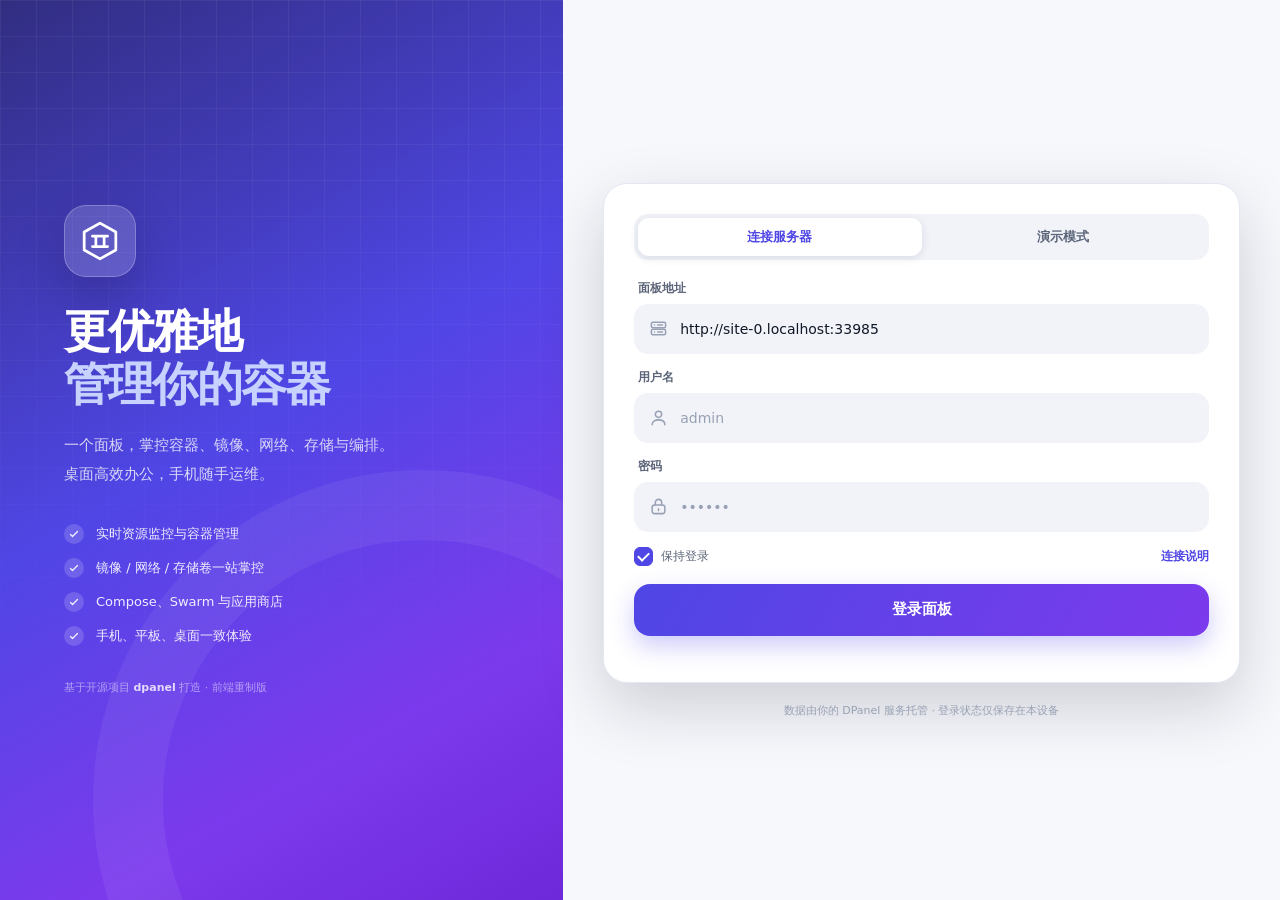
==== ui-source/index.html @ ae3f2141 "DPanel Aurora: responsive UI overhaul + CI image build" ====
<!DOCTYPE html>
<html lang="zh-CN" data-theme="light">
<head>
<meta charset="UTF-8">
<meta name="viewport" content="width=device-width, initial-scale=1, maximum-scale=1, viewport-fit=cover">
<meta name="theme-color" content="#5B5BD6">
<meta name="apple-mobile-web-app-capable" content="yes">
<meta name="apple-mobile-web-app-status-bar-style" content="default">
<meta name="description" content="DPanel - 优雅地管理 Docker / Podman 容器，桌面与手机自适应">
<link rel="manifest" href="manifest.webmanifest">
<link rel="icon" href="icons/icon-192.png">
<title>DPanel · 容器管理面板</title>
<link rel="stylesheet" href="css/styles.css">
</head>
<body>
<div class="device">
  <!-- 桌面端常驻侧边栏；手机端隐藏，改用底部导航 -->
  <aside class="sidebar" id="sidebar">
    <div class="sidebar-brand">
      <div class="brand-mark sm">
        <svg viewBox="0 0 64 64" aria-hidden="true"><path d="M32 6 55 19v26L32 58 9 45V19L32 6Z" fill="none" stroke="currentColor" stroke-width="4" stroke-linejoin="round"/><path d="M21 25h22M26 25v15m12-15v15M21 40h22" stroke="currentColor" stroke-width="4" stroke-linecap="round"/></svg>
      </div>
      <div><b>DPanel</b><small>容器管理面板</small></div>
    </div>
    <div class="sidebar-scroll" id="sidebar-links"></div>
    <div class="sidebar-foot">
      <div class="sidebar-user">
        <div class="avatar" id="sidebar-avatar">A</div>
        <div class="grow"><b id="sidebar-user">admin</b><small id="sidebar-server">未连接</small></div>
      </div>
      <button class="sidebar-logout" id="sidebar-logout"><svg class="ico sm"><use href="#i-logout"/></svg>退出登录</button>
    </div>
  </aside>
  <div id="app">
    <!-- 登录页 -->
    <section id="login-view" class="login-view">
      <div class="login-bg"><span></span><span></span><span></span></div>
      <div class="login-aside">
        <div class="login-aside-inner">
          <div class="brand-mark xl">
            <svg viewBox="0 0 64 64" aria-hidden="true"><path d="M32 6 55 19v26L32 58 9 45V19L32 6Z" fill="none" stroke="currentColor" stroke-width="4" stroke-linejoin="round"/><path d="M21 25h22M26 25v15m12-15v15M21 40h22" stroke="currentColor" stroke-width="4" stroke-linecap="round"/></svg>
          </div>
          <h1>更优雅地<br><span>管理你的容器</span></h1>
          <p>一个面板，掌控容器、镜像、网络、存储与编排。<br>桌面高效办公，手机随手运维。</p>
          <div class="login-features">
            <div><svg class="ico"><use href="#i-check"/></svg><span>实时资源监控与容器管理</span></div>
            <div><svg class="ico"><use href="#i-check"/></svg><span>镜像 / 网络 / 存储卷一站掌控</span></div>
            <div><svg class="ico"><use href="#i-check"/></svg><span>Compose、Swarm 与应用商店</span></div>
            <div><svg class="ico"><use href="#i-check"/></svg><span>手机、平板、桌面一致体验</span></div>
          </div>
          <div class="login-aside-foot">基于开源项目 <b>dpanel</b> 打造 · 前端重制版</div>
        </div>
      </div>
      <div class="login-inner">
        <div class="brand">
          <div class="brand-mark">
            <svg viewBox="0 0 64 64" aria-hidden="true"><path d="M32 6 55 19v26L32 58 9 45V19L32 6Z" fill="none" stroke="currentColor" stroke-width="4" stroke-linejoin="round"/><path d="M21 25h22M26 25v15m12-15v15M21 40h22" stroke="currentColor" stroke-width="4" stroke-linecap="round"/></svg>
          </div>
          <h1>DPanel</h1>
          <p>轻量化容器管理面板 · 桌面与手机自适应</p>
        </div>
        <div class="login-card">
          <div class="seg" id="login-mode">
            <button class="seg-item active" data-mode="server">连接服务器</button>
            <button class="seg-item" data-mode="demo">演示模式</button>
          </div>
          <div id="server-form">
            <label class="field">
              <span>面板地址</span>
              <div class="input-wrap"><svg class="ico"><use href="#i-server"/></svg><input id="login-url" type="url" inputmode="url" placeholder="http://192.168.1.10:8807" autocomplete="url"></div>
            </label>
            <label class="field">
              <span>用户名</span>
              <div class="input-wrap"><svg class="ico"><use href="#i-user"/></svg><input id="login-user" type="text" placeholder="admin" autocomplete="username"></div>
            </label>
            <label class="field">
              <span>密码</span>
              <div class="input-wrap"><svg class="ico"><use href="#i-lock"/></svg><input id="login-pass" type="password" placeholder="••••••" autocomplete="current-password"></div>
            </label>
            <label class="field hidden" id="code-field">
              <span>两步验证码</span>
              <div class="input-wrap"><svg class="ico"><use href="#i-shield"/></svg><input id="login-code" type="text" inputmode="numeric" maxlength="6" placeholder="6 位动态验证码"></div>
            </label>
            <div class="login-options">
              <label class="check"><input type="checkbox" id="login-auto" checked><span></span>保持登录</label>
              <button class="link-btn" id="help-btn">连接说明</button>
            </div>
            <button class="btn primary block lg" id="login-submit">登录面板</button>
            <div class="saved-servers" id="saved-servers"></div>
          </div>
          <div id="demo-form" class="hidden">
            <div class="demo-note">
              <svg class="ico lg"><use href="#i-sparkles"/></svg>
              <div><b>无需服务器即可预览</b><p>内置完整的示例数据，可体验所有界面与交互。</p></div>
            </div>
            <button class="btn primary block lg" id="demo-submit">进入演示模式</button>
          </div>
        </div>
        <p class="login-foot">数据由你的 DPanel 服务托管 · 登录状态仅保存在本设备</p>
      </div>
    </section>

    <!-- 主界面 -->
    <section id="main-view" class="main-view hidden">
      <header class="topbar" id="topbar">
        <button class="icon-btn" id="menu-btn" aria-label="菜单"><svg class="ico"><use href="#i-menu"/></svg></button>
        <div class="topbar-title">
          <strong id="page-title">概览</strong>
          <button id="env-picker" class="env-chip"><span class="dot"></span><span id="env-name">local</span><svg class="ico xs"><use href="#i-chevron-down"/></svg></button>
        </div>
        <button class="icon-btn" id="theme-btn" aria-label="切换主题"><svg class="ico"><use href="#i-moon"/></svg></button>
        <button class="icon-btn badge-host" id="notice-btn" aria-label="通知"><svg class="ico"><use href="#i-bell"/></svg><i id="notice-badge" class="badge hidden"></i></button>
      </header>
      <main id="content" class="content"></main>
      <nav class="bottom-nav" id="bottom-nav">
        <button data-tab="overview" class="active"><svg class="ico"><use href="#i-home"/></svg><span>概览</span></button>
        <button data-tab="containers"><svg class="ico"><use href="#i-box"/></svg><span>容器</span></button>
        <button data-tab="images"><svg class="ico"><use href="#i-layers"/></svg><span>镜像</span></button>
        <button data-tab="files"><svg class="ico"><use href="#i-folder"/></svg><span>文件</span></button>
        <button data-tab="more"><svg class="ico"><use href="#i-grid"/></svg><span>更多</span></button>
      </nav>
    </section>

    <!-- 侧边抽屉 -->
    <div id="drawer-scrim" class="scrim hidden"></div>
    <aside id="drawer" class="drawer hidden">
      <div class="drawer-head">
        <div class="avatar" id="user-avatar">A</div>
        <div><b id="user-name">admin</b><small id="server-label">未连接</small></div>
        <button class="icon-btn" id="drawer-close"><svg class="ico"><use href="#i-x"/></svg></button>
      </div>
      <div class="drawer-scroll" id="drawer-links"></div>
      <div class="drawer-foot"><button class="btn ghost block" id="logout-btn"><svg class="ico"><use href="#i-logout"/></svg>退出登录</button><small>DPanel Mobile v1.0</small></div>
    </aside>

    <div id="sheet-root"></div>
    <div id="toast-root"></div>
    <div id="loading" class="global-loading hidden"><div class="spinner"></div></div>
  </div>
</div>

<!-- SVG 图标库 -->
<svg style="display:none" xmlns="http://www.w3.org/2000/svg">
<symbol id="i-server" viewBox="0 0 24 24"><rect x="3" y="4" width="18" height="7" rx="2"/><rect x="3" y="13" width="18" height="7" rx="2"/><path d="M7 7.5h.01M7 16.5h.01M11 7.5h6M11 16.5h6"/></symbol>
<symbol id="i-user" viewBox="0 0 24 24"><circle cx="12" cy="8" r="4"/><path d="M4 21c0-4 3.6-6 8-6s8 2 8 6"/></symbol>
<symbol id="i-lock" viewBox="0 0 24 24"><rect x="4" y="10" width="16" height="11" rx="3"/><path d="M8 10V7a4 4 0 0 1 8 0v3M12 15v2"/></symbol>
<symbol id="i-shield" viewBox="0 0 24 24"><path d="M12 2 4 6v6c0 5 3.4 8.6 8 10 4.6-1.4 8-5 8-10V6l-8-4Z"/><path d="m9 12 2 2 4-4"/></symbol>
<symbol id="i-sparkles" viewBox="0 0 24 24"><path d="m12 3 1.9 5.1L19 10l-5.1 1.9L12 17l-1.9-5.1L5 10l5.1-1.9L12 3ZM19 17l.8 2.2L22 20l-2.2.8L19 23l-.8-2.2L16 20l2.2-.8L19 17Z"/></symbol>
<symbol id="i-menu" viewBox="0 0 24 24"><path d="M4 7h16M4 12h16M4 17h16"/></symbol>
<symbol id="i-moon" viewBox="0 0 24 24"><path d="M20 14.5A8.5 8.5 0 0 1 9.5 4a8.5 8.5 0 1 0 10.5 10.5Z"/></symbol>
<symbol id="i-sun" viewBox="0 0 24 24"><circle cx="12" cy="12" r="4"/><path d="M12 2v2m0 16v2M4.9 4.9l1.4 1.4m11.4 11.4 1.4 1.4M2 12h2m16 0h2M4.9 19.1l1.4-1.4M17.7 6.3l1.4-1.4"/></symbol>
<symbol id="i-bell" viewBox="0 0 24 24"><path d="M18 9a6 6 0 0 0-12 0c0 7-3 8-3 8h18s-3-1-3-8M10 21h4"/></symbol>
<symbol id="i-home" viewBox="0 0 24 24"><path d="m3 10 9-7 9 7v10a1 1 0 0 1-1 1h-5v-7H9v7H4a1 1 0 0 1-1-1V10Z"/></symbol>
<symbol id="i-box" viewBox="0 0 24 24"><path d="m12 2 9 5v10l-9 5-9-5V7l9-5Z"/><path d="m3 7 9 5 9-5M12 12v10"/></symbol>
<symbol id="i-layers" viewBox="0 0 24 24"><path d="m12 2 9 5-9 5-9-5 9-5Zm-9 10 9 5 9-5M3 17l9 5 9-5"/></symbol>
<symbol id="i-folder" viewBox="0 0 24 24"><path d="M3 7a2 2 0 0 1 2-2h4l2 2h8a2 2 0 0 1 2 2v9a2 2 0 0 1-2 2H5a2 2 0 0 1-2-2V7Z"/></symbol>
<symbol id="i-grid" viewBox="0 0 24 24"><rect x="3" y="3" width="7" height="7" rx="2"/><rect x="14" y="3" width="7" height="7" rx="2"/><rect x="3" y="14" width="7" height="7" rx="2"/><rect x="14" y="14" width="7" height="7" rx="2"/></symbol>
<symbol id="i-x" viewBox="0 0 24 24"><path d="M6 6l12 12M18 6 6 18"/></symbol>
<symbol id="i-chevron-right" viewBox="0 0 24 24"><path d="m9 5 7 7-7 7"/></symbol>
<symbol id="i-chevron-down" viewBox="0 0 24 24"><path d="m5 9 7 7 7-7"/></symbol>
<symbol id="i-chevron-left" viewBox="0 0 24 24"><path d="m15 5-7 7 7 7"/></symbol>
<symbol id="i-logout" viewBox="0 0 24 24"><path d="M10 4H5a2 2 0 0 0-2 2v12a2 2 0 0 0 2 2h5M14 8l4 4-4 4M18 12H8"/></symbol>
<symbol id="i-search" viewBox="0 0 24 24"><circle cx="11" cy="11" r="7"/><path d="m20 20-4-4"/></symbol>
<symbol id="i-refresh" viewBox="0 0 24 24"><path d="M20 11a8 8 0 1 0-2.3 6.3M20 4v7h-7"/></symbol>
<symbol id="i-plus" viewBox="0 0 24 24"><path d="M12 5v14M5 12h14"/></symbol>
<symbol id="i-play" viewBox="0 0 24 24"><path d="m7 4 13 8-13 8V4Z"/></symbol>
<symbol id="i-stop" viewBox="0 0 24 24"><rect x="6" y="6" width="12" height="12" rx="2"/></symbol>
<symbol id="i-pause" viewBox="0 0 24 24"><path d="M8 5v14M16 5v14"/></symbol>
<symbol id="i-restart" viewBox="0 0 24 24"><path d="M3 12a9 9 0 1 0 3-6.7L3 8M3 3v5h5"/></symbol>
<symbol id="i-trash" viewBox="0 0 24 24"><path d="M4 7h16M9 7V4h6v3m3 0-1 13H7L6 7M10 11v6m4-6v6"/></symbol>
<symbol id="i-edit" viewBox="0 0 24 24"><path d="M4 20h4l11-11-4-4L4 16v4ZM14 6l4 4"/></symbol>
<symbol id="i-terminal" viewBox="0 0 24 24"><rect x="3" y="4" width="18" height="16" rx="2"/><path d="m7 9 3 3-3 3m6 0h4"/></symbol>
<symbol id="i-chart" viewBox="0 0 24 24"><path d="M4 20V10m5 10V4m5 16v-7m5 7V8"/></symbol>
<symbol id="i-file" viewBox="0 0 24 24"><path d="M6 2h8l5 5v15H6a2 2 0 0 1-2-2V4a2 2 0 0 1 2-2Zm8 0v5h5"/></symbol>
<symbol id="i-download" viewBox="0 0 24 24"><path d="M12 3v12m-5-5 5 5 5-5M4 20h16"/></symbol>
<symbol id="i-upload" viewBox="0 0 24 24"><path d="M12 16V4m-5 5 5-5 5 5M4 20h16"/></symbol>
<symbol id="i-copy" viewBox="0 0 24 24"><rect x="8" y="8" width="13" height="13" rx="2"/><path d="M16 8V5a2 2 0 0 0-2-2H5a2 2 0 0 0-2 2v9a2 2 0 0 0 2 2h3"/></symbol>
<symbol id="i-gear" viewBox="0 0 24 24"><circle cx="12" cy="12" r="3"/><path d="M19.4 15a1.7 1.7 0 0 0 .3 1.9l.1.1-2 2-.1-.1a1.7 1.7 0 0 0-1.9-.3 1.7 1.7 0 0 0-1 1.6V21h-3v-.2a1.7 1.7 0 0 0-1-1.6 1.7 1.7 0 0 0-1.9.3l-.1.1-2-2 .1-.1a1.7 1.7 0 0 0 .3-1.9 1.7 1.7 0 0 0-1.6-1H3v-3h.2a1.7 1.7 0 0 0 1.6-1 1.7 1.7 0 0 0-.3-1.9l-.1-.1 2-2 .1.1a1.7 1.7 0 0 0 1.9.3 1.7 1.7 0 0 0 1-1.6V3h3v.2a1.7 1.7 0 0 0 1 1.6 1.7 1.7 0 0 0 1.9-.3l.1-.1 2 2-.1.1a1.7 1.7 0 0 0-.3 1.9 1.7 1.7 0 0 0 1.6 1H21v3h-.2a1.7 1.7 0 0 0-1.4 1Z"/></symbol>
<symbol id="i-clock" viewBox="0 0 24 24"><circle cx="12" cy="12" r="9"/><path d="M12 7v5l3 2"/></symbol>
<symbol id="i-store" viewBox="0 0 24 24"><path d="M4 9h16v11H4V9ZM3 9l2-6h14l2 6M9 20v-6h6v6"/></symbol>
<symbol id="i-network" viewBox="0 0 24 24"><circle cx="12" cy="5" r="2"/><circle cx="5" cy="19" r="2"/><circle cx="19" cy="19" r="2"/><path d="M12 7v4m0 0-7 6m7-6 7 6"/></symbol>
<symbol id="i-database" viewBox="0 0 24 24"><ellipse cx="12" cy="6" rx="8" ry="3"/><path d="M4 6v12c0 1.7 3.6 3 8 3s8-1.3 8-3V6M4 12c0 1.7 3.6 3 8 3s8-1.3 8-3"/></symbol>
<symbol id="i-cube" viewBox="0 0 24 24"><path d="m12 3 8 4.5v9L12 21l-8-4.5v-9L12 3Z"/><path d="m4 7.5 8 4.5 8-4.5M12 12v9"/></symbol>
<symbol id="i-info" viewBox="0 0 24 24"><circle cx="12" cy="12" r="9"/><path d="M12 11v6M12 7h.01"/></symbol>
<symbol id="i-check" viewBox="0 0 24 24"><path d="m5 13 4 4L19 7"/></symbol>
<symbol id="i-alert" viewBox="0 0 24 24"><path d="M12 3 2 20h20L12 3Zm0 6v5m0 3h.01"/></symbol>
<symbol id="i-code" viewBox="0 0 24 24"><path d="m8 8-4 4 4 4m8-8 4 4-4 4m-3-11-2 18"/></symbol>
<symbol id="i-eye" viewBox="0 0 24 24"><path d="M2 12s3.6-6 10-6 10 6 10 6-3.6 6-10 6S2 12 2 12Z"/><circle cx="12" cy="12" r="3"/></symbol>
<symbol id="i-more" viewBox="0 0 24 24"><circle cx="5" cy="12" r="1.6"/><circle cx="12" cy="12" r="1.6"/><circle cx="19" cy="12" r="1.6"/></symbol>
<symbol id="i-filter" viewBox="0 0 24 24"><path d="M3 5h18l-7 8v6l-4 2v-8L3 5Z"/></symbol>
<symbol id="i-cpu" viewBox="0 0 24 24"><rect x="6" y="6" width="12" height="12" rx="2"/><rect x="9" y="9" width="6" height="6"/><path d="M9 2v4m6-4v4M9 18v4m6-4v4M2 9h4m-4 6h4m12-6h4m-4 6h4"/></symbol>
<symbol id="i-memory" viewBox="0 0 24 24"><rect x="3" y="7" width="18" height="10" rx="2"/><path d="M7 7V4m4 3V4m4 3V4m4 3V4M7 17v3m4-3v3m4-3v3m4-3v3"/></symbol>
<symbol id="i-globe" viewBox="0 0 24 24"><circle cx="12" cy="12" r="9"/><path d="M3 12h18M12 3c3 3 3 15 0 18M12 3c-3 3-3 15 0 18"/></symbol>
<symbol id="i-key" viewBox="0 0 24 24"><circle cx="8" cy="15" r="4"/><path d="m11 12 9-9 2 2-2 2 2 2-3 3-2-2-2 2"/></symbol>
<symbol id="i-bell-off" viewBox="0 0 24 24"><path d="M3 3l18 18M18 9a6 6 0 0 0-8-5.6M6 9c0 7-3 8-3 8h13M10 21h4"/></symbol>
</svg>

<script src="js/core.js"></script>
<script src="js/demo.js"></script>
<script src="js/pages-basic.js"></script>
<script src="js/pages-advanced.js"></script>
<script src="js/app.js"></script>
</body>
</html>
---- ui-source/css/styles.css ----
/* DPanel Mobile — Material You inspired design system */
:root{
  --primary:#5B5BD6; --primary-dark:#4646B8; --primary-soft:#ECEBFF; --primary-ink:#2D2D87;
  --surface:#FBFAFE; --surface-1:#FFFFFF; --surface-2:#F3F1F8; --surface-3:#EAE7F2;
  --ink:#1B1A22; --ink-2:#5D5B69; --ink-3:#898693; --line:#E6E2EE;
  --green:#159E68; --green-soft:#DCF5E9; --amber:#E08A00; --amber-soft:#FFF0D6;
  --red:#D9484C; --red-soft:#FDE7E8; --blue:#2C7BE5; --blue-soft:#E3F0FF;
  --purple:#8B5CF6; --teal:#0EA5A5;
  --shadow:0 2px 10px rgba(32,25,70,.05),0 12px 32px rgba(32,25,70,.05);
  --shadow-lg:0 16px 48px rgba(28,22,60,.18);
  --r-lg:26px; --r-md:18px; --r-sm:12px; --r-xs:9px;
  --safe-t:env(safe-area-inset-top,0px); --safe-b:env(safe-area-inset-bottom,0px);
  color-scheme:light;
}
[data-theme="dark"]{
  --primary:#A6A4FF; --primary-dark:#C2C1FF; --primary-soft:#2B2A52; --primary-ink:#DAD9FF;
  --surface:#121118; --surface-1:#1C1B24; --surface-2:#24232E; --surface-3:#302E3C;
  --ink:#F2F0F8; --ink-2:#B6B2C4; --ink-3:#85808F; --line:#353342;
  --green:#5BD8A0; --green-soft:#173A2D; --amber:#FFC36B; --amber-soft:#413019;
  --red:#FF8A8E; --red-soft:#452327; --blue:#79B4FF; --blue-soft:#1D3050;
  --purple:#B99AFF; --teal:#5DDDD8;
  --shadow:0 2px 10px rgba(0,0,0,.2),0 12px 32px rgba(0,0,0,.18);
  --shadow-lg:0 16px 48px rgba(0,0,0,.5);
  color-scheme:dark;
}
*{box-sizing:border-box;-webkit-tap-highlight-color:transparent}
html,body{margin:0;padding:0;height:100%}
body{font-family:system-ui,-apple-system,"PingFang SC","Noto Sans SC","Microsoft YaHei",sans-serif;background:var(--surface-3);color:var(--ink);overflow:hidden}
button,input,textarea,select{font:inherit;color:inherit}
button{cursor:pointer;border:0;background:none;padding:0}
.hidden{display:none!important}
.ico{width:22px;height:22px;fill:none;stroke:currentColor;stroke-width:1.9;stroke-linecap:round;stroke-linejoin:round;flex:none}
.ico.xs{width:14px;height:14px;stroke-width:2.4}
.ico.sm{width:18px;height:18px}
.ico.lg{width:28px;height:28px}
.ico.xl{width:34px;height:34px}
.device{max-width:520px;height:100dvh;margin:0 auto;background:var(--surface);position:relative;overflow:hidden;box-shadow:0 0 60px rgba(30,20,70,.14)}
#app{height:100%;position:relative;display:flex;flex-direction:column}

/* ---------- 登录 ---------- */
.login-view{height:100%;overflow-y:auto;background:linear-gradient(165deg,var(--primary-soft) 0%,var(--surface) 46%);position:relative}
.login-bg{position:absolute;inset:0;overflow:hidden;pointer-events:none}
.login-bg span{position:absolute;border-radius:50%;filter:blur(2px);opacity:.5}
.login-bg span:nth-child(1){width:240px;height:240px;background:var(--primary);opacity:.11;top:-90px;right:-70px}
.login-bg span:nth-child(2){width:160px;height:160px;background:var(--teal);opacity:.1;top:150px;left:-80px}
.login-bg span:nth-child(3){width:120px;height:120px;background:var(--amber);opacity:.1;bottom:90px;right:-40px}
.login-inner{position:relative;padding:calc(58px + var(--safe-t)) 22px 34px;min-height:100%;display:flex;flex-direction:column}
.brand{text-align:center;margin-bottom:30px}
.brand-mark{width:76px;height:76px;border-radius:24px;background:linear-gradient(145deg,var(--primary),var(--purple));color:white;display:grid;place-items:center;margin:0 auto 16px;box-shadow:0 14px 30px rgba(91,91,214,.3)}
.brand-mark svg{width:44px;height:44px}
.brand h1{font-size:32px;letter-spacing:-.6px;margin:0 0 6px;font-weight:800}
.brand p{margin:0;color:var(--ink-2);font-size:13px}
.login-card{background:var(--surface-1);border:1px solid var(--line);border-radius:var(--r-lg);padding:20px;box-shadow:var(--shadow);margin-top:auto}
.seg{display:flex;background:var(--surface-2);border-radius:14px;padding:4px;margin-bottom:20px}
.seg-item{flex:1;padding:10px;border-radius:11px;font-size:13px;font-weight:600;color:var(--ink-2);transition:.2s}
.seg-item.active{background:var(--surface-1);color:var(--primary);box-shadow:0 2px 8px rgba(30,20,70,.1)}
.field{display:block;margin-bottom:15px}
.field>span{display:block;font-size:12px;font-weight:600;color:var(--ink-2);margin:0 0 7px 4px}
.input-wrap{display:flex;align-items:center;gap:10px;background:var(--surface-2);border:1.5px solid transparent;border-radius:14px;padding:0 14px;height:48px;transition:.2s}
.input-wrap:focus-within{border-color:var(--primary);background:var(--surface-1)}
.input-wrap .ico{color:var(--ink-3);width:19px;height:19px}
.input-wrap input{border:0;outline:0;background:none;flex:1;min-width:0;font-size:14px}
.input-wrap input::placeholder{color:var(--ink-3)}
.login-options{display:flex;align-items:center;justify-content:space-between;margin:2px 0 18px}
.check{display:flex;align-items:center;gap:8px;font-size:12px;color:var(--ink-2);cursor:pointer}
.check input{display:none}
.check span{width:19px;height:19px;border:1.8px solid var(--line);border-radius:6px;display:inline-block;position:relative;transition:.2s}
.check input:checked+span{background:var(--primary);border-color:var(--primary)}
.check input:checked+span:after{content:"";position:absolute;left:5px;top:2px;width:5px;height:9px;border:solid white;border-width:0 2px 2px 0;transform:rotate(45deg)}
.link-btn{color:var(--primary);font-size:12px;font-weight:600}
.btn{display:inline-flex;align-items:center;justify-content:center;gap:8px;padding:12px 18px;border-radius:14px;font-size:14px;font-weight:700;transition:.18s;white-space:nowrap}
.btn:active{transform:scale(.97)}
.btn.primary{background:var(--primary);color:#fff;box-shadow:0 8px 20px rgba(91,91,214,.25)}
.btn.ghost{background:var(--surface-2);color:var(--ink)}
.btn.outline{background:transparent;border:1.5px solid var(--line);color:var(--ink)}
.btn.danger{background:var(--red-soft);color:var(--red)}
.btn.success{background:var(--green);color:#fff}
.btn.block{width:100%}
.btn.lg{height:52px;font-size:15px;border-radius:16px}
.btn.sm{padding:8px 12px;font-size:12px;border-radius:10px}
.btn:disabled{opacity:.5;pointer-events:none}
.demo-note{display:flex;gap:13px;background:var(--primary-soft);color:var(--primary-ink);padding:16px;border-radius:16px;margin-bottom:18px}
.demo-note b{font-size:14px}
.demo-note p{font-size:12px;margin:4px 0 0;opacity:.8;line-height:1.6}
.saved-servers{margin-top:16px}
.saved-title{font-size:11px;color:var(--ink-3);margin-bottom:8px;padding-left:4px}
.saved-item{display:flex;align-items:center;gap:10px;padding:10px 12px;border-radius:12px;background:var(--surface-2);margin-bottom:7px;font-size:13px}
.saved-item .grow{flex:1;min-width:0;overflow:hidden;text-overflow:ellipsis;white-space:nowrap}
.login-foot{text-align:center;font-size:11px;color:var(--ink-3);margin:18px 0 0}

/* ---------- 主框架 ---------- */
.main-view{height:100%;display:flex;flex-direction:column}
.topbar{height:calc(60px + var(--safe-t));padding:var(--safe-t) 12px 0;display:flex;align-items:center;gap:4px;background:var(--surface);border-bottom:1px solid var(--line);flex:none;position:relative;z-index:10}
.icon-btn{width:42px;height:42px;border-radius:13px;display:grid;place-items:center;color:var(--ink-2);transition:.15s;position:relative}
.icon-btn:active{background:var(--surface-2);transform:scale(.93)}
.topbar-title{flex:1;min-width:0;text-align:center;display:flex;flex-direction:column;align-items:center;gap:2px}
.topbar-title strong{font-size:16px;font-weight:750;white-space:nowrap}
.env-chip{display:inline-flex;align-items:center;gap:5px;font-size:10px;color:var(--ink-2);background:var(--surface-2);padding:3px 9px;border-radius:20px;max-width:180px}
.env-chip .dot{width:6px;height:6px;border-radius:50%;background:var(--green);box-shadow:0 0 0 3px var(--green-soft)}
.badge-host .badge{position:absolute;right:7px;top:7px;min-width:8px;height:8px;border-radius:8px;background:var(--red);border:2px solid var(--surface)}
.content{flex:1;overflow-y:auto;overflow-x:hidden;padding:16px 16px calc(92px + var(--safe-b));scroll-behavior:smooth;overscroll-behavior-y:contain}
.bottom-nav{position:absolute;left:0;right:0;bottom:0;height:calc(66px + var(--safe-b));padding-bottom:var(--safe-b);background:color-mix(in srgb,var(--surface-1) 92%,transparent);backdrop-filter:blur(18px);border-top:1px solid var(--line);display:flex;z-index:15}
.bottom-nav button{flex:1;display:flex;flex-direction:column;align-items:center;justify-content:center;gap:3px;color:var(--ink-3);font-size:10px;font-weight:600;transition:.18s}
.bottom-nav button .ico{width:22px;height:22px}
.bottom-nav button.active{color:var(--primary)}
.bottom-nav button.active .ico{stroke-width:2.3;transform:translateY(-1px)}

/* ---------- 通用组件 ---------- */
.page-head{display:flex;align-items:center;justify-content:space-between;margin-bottom:14px;gap:10px}
.page-head h2{margin:0;font-size:21px;font-weight:800;letter-spacing:-.3px}
.page-head p{margin:3px 0 0;color:var(--ink-3);font-size:12px}
.card{background:var(--surface-1);border:1px solid var(--line);border-radius:var(--r-md);padding:16px;box-shadow:var(--shadow);margin-bottom:14px}
.card.tight{padding:12px}
.card-head{display:flex;align-items:center;justify-content:space-between;margin-bottom:12px}
.card-head h3{margin:0;font-size:14px;font-weight:750}
.card-head .sub{font-size:11px;color:var(--ink-3)}
.grid{display:grid;gap:11px}
.grid.c2{grid-template-columns:repeat(2,1fr)}
.grid.c3{grid-template-columns:repeat(3,1fr)}
.row{display:flex;align-items:center;gap:10px}
.row.between{justify-content:space-between}
.wrap{flex-wrap:wrap}
.grow{flex:1;min-width:0}
.muted{color:var(--ink-3)}
.small{font-size:11px}
.mid{font-size:13px}
.bold{font-weight:700}
.mono{font-family:ui-monospace,SFMono-Regular,Consolas,monospace}
.ellipsis{overflow:hidden;text-overflow:ellipsis;white-space:nowrap}
.center{text-align:center}
.mt8{margin-top:8px}.mt12{margin-top:12px}.mt16{margin-top:16px}
.chip{display:inline-flex;align-items:center;gap:5px;padding:5px 10px;border-radius:20px;font-size:10px;font-weight:700;background:var(--surface-2);color:var(--ink-2)}
.chip.green{background:var(--green-soft);color:var(--green)}
.chip.red{background:var(--red-soft);color:var(--red)}
.chip.amber{background:var(--amber-soft);color:var(--amber)}
.chip.blue{background:var(--blue-soft);color:var(--blue)}
.chip.purple{background:var(--primary-soft);color:var(--primary)}
.status-dot{width:7px;height:7px;border-radius:50%;background:currentColor;flex:none}
.searchbar{display:flex;align-items:center;gap:9px;background:var(--surface-1);border:1px solid var(--line);border-radius:15px;padding:0 13px;height:44px;margin-bottom:13px;box-shadow:var(--shadow)}
.searchbar .ico{color:var(--ink-3);width:19px}
.searchbar input{flex:1;border:0;outline:0;background:none;font-size:13px;min-width:0}
.searchbar button{color:var(--ink-3);display:grid;place-items:center}
.tabs{display:flex;gap:6px;overflow-x:auto;padding-bottom:3px;margin-bottom:14px;scrollbar-width:none}
.tabs::-webkit-scrollbar{display:none}
.tab{padding:8px 14px;border-radius:20px;background:var(--surface-1);border:1px solid var(--line);font-size:12px;font-weight:650;color:var(--ink-2);white-space:nowrap}
.tab.active{background:var(--primary);border-color:var(--primary);color:#fff}
.list-item{display:flex;align-items:center;gap:12px;padding:13px 0;border-bottom:1px solid var(--line)}
.list-item:last-child{border-bottom:0;padding-bottom:0}
.list-item:first-child{padding-top:0}
.avatar-sm{width:38px;height:38px;border-radius:12px;display:grid;place-items:center;flex:none;background:var(--primary-soft);color:var(--primary);font-weight:800;font-size:13px}
.avatar-sm.green{background:var(--green-soft);color:var(--green)}
.avatar-sm.amber{background:var(--amber-soft);color:var(--amber)}
.avatar-sm.red{background:var(--red-soft);color:var(--red)}
.avatar-sm.blue{background:var(--blue-soft);color:var(--blue)}
.progress{height:6px;border-radius:6px;background:var(--surface-3);overflow:hidden}
.progress>i{display:block;height:100%;border-radius:6px;background:var(--primary);transition:width .4s}
.progress.green>i{background:var(--green)}.progress.amber>i{background:var(--amber)}.progress.red>i{background:var(--red)}
.empty{text-align:center;padding:50px 20px;color:var(--ink-3)}
.empty .ico{width:46px;height:46px;margin-bottom:12px;opacity:.5}
.empty b{display:block;color:var(--ink-2);font-size:14px;margin-bottom:5px}
.skeleton{background:linear-gradient(90deg,var(--surface-2) 25%,var(--surface-3) 50%,var(--surface-2) 75%);background-size:200% 100%;animation:shimmer 1.4s infinite;border-radius:8px}
@keyframes shimmer{to{background-position:-200% 0}}
.spinner{width:22px;height:22px;border:2.5px solid var(--surface-3);border-top-color:var(--primary);border-radius:50%;animation:spin .7s linear infinite}
@keyframes spin{to{transform:rotate(360deg)}}
.global-loading{position:absolute;inset:0;background:color-mix(in srgb,var(--surface) 70%,transparent);backdrop-filter:blur(3px);display:grid;place-items:center;z-index:60}

/* ---------- 概览 ---------- */
.hero{background:linear-gradient(135deg,var(--primary),var(--purple));border-radius:var(--r-lg);padding:20px;color:white;position:relative;overflow:hidden;box-shadow:0 14px 30px rgba(91,91,214,.25);margin-bottom:14px}
.hero:after{content:"";position:absolute;width:190px;height:190px;border-radius:50%;border:30px solid rgba(255,255,255,.09);right:-70px;top:-80px}
.hero .label{font-size:11px;opacity:.8;letter-spacing:.5px}
.hero h2{margin:5px 0 3px;font-size:19px;font-weight:800}
.hero p{margin:0;font-size:11px;opacity:.8}
.hero-stats{display:flex;gap:24px;margin-top:18px;position:relative;z-index:1}
.hero-stats div b{display:block;font-size:21px;font-weight:800;line-height:1.2}
.hero-stats div span{font-size:10px;opacity:.75}
.stat-grid{display:grid;grid-template-columns:repeat(4,1fr);gap:8px;margin-bottom:14px}
.stat-tile{background:var(--surface-1);border:1px solid var(--line);border-radius:15px;padding:12px 6px;text-align:center;box-shadow:var(--shadow)}
.stat-tile b{display:block;font-size:18px;font-weight:800;margin-bottom:2px}
.stat-tile span{font-size:10px;color:var(--ink-3)}
.metric{margin-bottom:14px}
.metric:last-child{margin-bottom:0}
.metric-head{display:flex;justify-content:space-between;align-items:center;font-size:12px;margin-bottom:7px}
.metric-head b{font-weight:750}
.metric-head span{color:var(--ink-3);font-size:11px}
.quick-grid{display:grid;grid-template-columns:repeat(4,1fr);gap:8px}
.quick-item{background:var(--surface-1);border:1px solid var(--line);border-radius:16px;padding:13px 4px 11px;text-align:center;box-shadow:var(--shadow);transition:.15s}
.quick-item:active{transform:scale(.95)}
.quick-item .qi{width:38px;height:38px;border-radius:13px;display:grid;place-items:center;margin:0 auto 7px;background:var(--primary-soft);color:var(--primary)}
.quick-item span{font-size:10px;font-weight:650;color:var(--ink-2)}
.spark{width:100%;height:58px;display:block}

/* ---------- 列表卡片 ---------- */
.item-card{background:var(--surface-1);border:1px solid var(--line);border-radius:var(--r-md);padding:14px;margin-bottom:10px;box-shadow:var(--shadow);transition:.15s}
.item-card:active{transform:scale(.99)}
.item-card .title{font-size:14px;font-weight:750;overflow:hidden;text-overflow:ellipsis;white-space:nowrap}
.item-card .sub{font-size:11px;color:var(--ink-3);margin-top:3px;overflow:hidden;text-overflow:ellipsis;white-space:nowrap}
.item-card .chips{display:flex;gap:5px;flex-wrap:wrap;margin-top:10px}
.action-row{display:flex;gap:7px;margin-top:12px;padding-top:11px;border-top:1px solid var(--line)}
.action-btn{flex:1;display:flex;align-items:center;justify-content:center;gap:5px;padding:8px 4px;border-radius:10px;background:var(--surface-2);font-size:11px;font-weight:650;color:var(--ink-2)}
.action-btn .ico{width:15px;height:15px}
.action-btn.danger{color:var(--red)}

/* ---------- 底部弹层 ---------- */
.scrim{position:absolute;inset:0;background:rgba(15,12,30,.42);backdrop-filter:blur(2px);z-index:30;animation:fade .2s}
@keyframes fade{from{opacity:0}}
.sheet{position:absolute;left:0;right:0;bottom:0;max-height:90%;background:var(--surface);border-radius:28px 28px 0 0;z-index:31;display:flex;flex-direction:column;animation:up .28s cubic-bezier(.2,.9,.3,1);box-shadow:var(--shadow-lg)}
@keyframes up{from{transform:translateY(100%)}}
.sheet-head{padding:10px 18px 12px;flex:none;position:relative}
.sheet-head:before{content:"";display:block;width:36px;height:4px;border-radius:4px;background:var(--line);margin:0 auto 12px}
.sheet-head h3{margin:0;font-size:17px;font-weight:800}
.sheet-head p{margin:3px 0 0;font-size:11px;color:var(--ink-3)}
.sheet-body{padding:4px 18px calc(22px + var(--safe-b));overflow-y:auto}
.sheet-full .sheet-body{max-height:calc(90dvh - 90px)}
.sheet-actions{display:flex;gap:9px;margin-top:16px}

/* ---------- 表单 ---------- */
.form-field{margin-bottom:14px}
.form-field>label{display:block;font-size:12px;font-weight:650;color:var(--ink-2);margin:0 0 7px 3px}
.form-field input,.form-field textarea,.form-field select{width:100%;background:var(--surface-2);border:1.5px solid transparent;border-radius:13px;padding:12px 13px;font-size:13px;outline:0;transition:.2s}
.form-field input:focus,.form-field textarea:focus,.form-field select:focus{border-color:var(--primary);background:var(--surface-1)}
.form-field textarea{min-height:130px;resize:vertical;font-family:ui-monospace,Consolas,monospace;font-size:12px;line-height:1.6}
.switch-row{display:flex;align-items:center;justify-content:space-between;padding:11px 0;border-bottom:1px solid var(--line)}
.switch-row:last-child{border-bottom:0}
.switch{width:44px;height:26px;border-radius:20px;background:var(--surface-3);position:relative;transition:.2s;flex:none}
.switch:after{content:"";position:absolute;width:20px;height:20px;border-radius:50%;background:white;top:3px;left:3px;box-shadow:0 1px 4px rgba(0,0,0,.2);transition:.2s}
.switch.on{background:var(--primary)}
.switch.on:after{transform:translateX(18px)}

/* ---------- 抽屉 ---------- */
.drawer{position:absolute;top:0;bottom:0;left:0;width:83%;max-width:320px;background:var(--surface-1);z-index:41;box-shadow:var(--shadow-lg);display:flex;flex-direction:column;animation:slidein .25s cubic-bezier(.2,.9,.3,1)}
@keyframes slidein{from{transform:translateX(-100%)}}
.drawer-head{display:flex;align-items:center;gap:12px;padding:calc(24px + var(--safe-t)) 16px 18px;border-bottom:1px solid var(--line)}
.avatar{width:46px;height:46px;border-radius:16px;background:linear-gradient(140deg,var(--primary),var(--purple));color:white;display:grid;place-items:center;font-weight:800;font-size:18px}
.drawer-head b{display:block;font-size:15px}
.drawer-head small{font-size:11px;color:var(--ink-3)}
.drawer-head .icon-btn{margin-left:auto}
.drawer-scroll{flex:1;overflow-y:auto;padding:12px}
.drawer-group{font-size:10px;font-weight:750;color:var(--ink-3);letter-spacing:1px;padding:12px 12px 6px;text-transform:uppercase}
.drawer-link{display:flex;align-items:center;gap:12px;width:100%;padding:11px 12px;border-radius:13px;font-size:13px;font-weight:600;color:var(--ink-2);text-align:left}
.drawer-link .ico{width:19px;height:19px}
.drawer-link:active,.drawer-link.active{background:var(--primary-soft);color:var(--primary)}
.drawer-foot{padding:12px 16px calc(20px + var(--safe-b));border-top:1px solid var(--line);text-align:center}
.drawer-foot small{display:block;color:var(--ink-3);font-size:10px;margin-top:10px}

/* ---------- 日志 & 终端 ---------- */
.terminal{background:#12121A;color:#CFE8D8;border-radius:14px;padding:12px;font-family:ui-monospace,SFMono-Regular,Consolas,monospace;font-size:11px;line-height:1.55;height:300px;overflow:auto;white-space:pre-wrap;word-break:break-all}
[data-theme="light"] .terminal{background:#171A22}
.term-input{display:flex;align-items:center;gap:6px;background:#0B0C12;border-radius:0 0 13px 13px;padding:9px 12px;color:#7EE0A8;font-family:ui-monospace,Consolas,monospace;font-size:12px;margin-top:-13px;padding-top:18px}
.term-input input{flex:1;background:none;border:0;outline:0;color:#E8F5EC;font-family:inherit;font-size:12px;min-width:0}
.log-tools{display:flex;gap:7px;align-items:center;margin-bottom:10px;flex-wrap:wrap}
.log-tools .btn{padding:7px 10px;font-size:11px}

/* ---------- 文件管理 ---------- */
.pathbar{display:flex;align-items:center;gap:6px;background:var(--surface-2);border-radius:12px;padding:9px 11px;margin-bottom:12px;font-size:11px;color:var(--ink-2);overflow-x:auto;white-space:nowrap;scrollbar-width:none}
.file-item{display:flex;align-items:center;gap:11px;padding:11px 10px;border-radius:12px;transition:.15s}
.file-item:active{background:var(--surface-2)}
.file-item .avatar-sm{border-radius:11px}
.file-item .fname{font-size:13px;font-weight:650;overflow:hidden;text-overflow:ellipsis;white-space:nowrap}
.file-item .fmeta{font-size:10px;color:var(--ink-3);margin-top:2px}

/* ---------- 图表 ---------- */
.chart-wrap{position:relative;height:120px}
.chart-legend{display:flex;gap:14px;font-size:10px;color:var(--ink-3);margin-top:6px}
.chart-legend i{display:inline-block;width:8px;height:8px;border-radius:3px;margin-right:4px}

/* ---------- Toast ---------- */
#toast-root{position:absolute;left:16px;right:16px;bottom:calc(84px + var(--safe-b));z-index:70;display:flex;flex-direction:column;gap:8px;pointer-events:none}
.toast{background:var(--ink);color:var(--surface);border-radius:14px;padding:12px 15px;font-size:12px;font-weight:600;box-shadow:var(--shadow-lg);animation:toastin .25s;display:flex;align-items:center;gap:8px}
.toast.err{background:var(--red);color:#fff}
.toast.ok{background:var(--green);color:#fff}
@keyframes toastin{from{opacity:0;transform:translateY(12px)}}

@media(min-width:600px){
  .device{height:min(940px,calc(100dvh - 32px));margin:16px auto;border-radius:38px;border:8px solid #23212B}
}
@media(max-width:359px){
  .stat-grid{grid-template-columns:repeat(2,1fr)}
  .quick-grid{grid-template-columns:repeat(4,1fr)}
}

/* ==========================================================================
   Aurora UI — 响应式重制层
   手机：单栏 + 底部导航；平板：全屏单栏；桌面：侧边栏 + 多列仪表盘
   ========================================================================== */
:root{
  --primary:#4F46E5; --primary-2:#7C3AED; --primary-3:#06B6D4;
  --primary-dark:#4338CA; --primary-soft:#EEF2FF; --primary-ink:#312E81;
  --app-bg:#F5F6FB; --surface:#F7F8FC; --surface-1:#FFFFFF;
  --surface-2:#F1F3F9; --surface-3:#E8EBF4; --line:#E4E8F2;
  --ink:#111827; --ink-2:#5B6478; --ink-3:#98A1B3;
  --green:#10B981; --green-soft:#DCFCE7; --amber:#F59E0B; --amber-soft:#FEF3C7;
  --red:#F43F5E; --red-soft:#FFE4E6; --blue:#3B82F6; --blue-soft:#DBEAFE;
  --purple:#8B5CF6; --teal:#14B8A6;
  --shadow:0 1px 2px rgba(16,24,40,.04),0 8px 24px rgba(16,24,40,.06);
  --shadow-lg:0 24px 64px rgba(16,24,40,.18);
  --r-lg:24px; --r-md:18px; --r-sm:12px;
}
[data-theme="dark"]{
  --primary:#818CF8; --primary-2:#A78BFA; --primary-3:#2DD4BF;
  --primary-dark:#A5B4FC; --primary-soft:#252A52; --primary-ink:#C7D2FE;
  --app-bg:#080D1A; --surface:#0C1222; --surface-1:#141C31;
  --surface-2:#1B2440; --surface-3:#25304F; --line:#27324E;
  --ink:#EDF2FF; --ink-2:#A8B4CC; --ink-3:#78879F;
  --green:#34D399; --green-soft:#12372B; --amber:#FBBF24; --amber-soft:#3B2B12;
  --red:#FB7185; --red-soft:#3D1B27; --blue:#60A5FA; --blue-soft:#172B4D;
  --purple:#A78BFA; --teal:#2DD4BF;
  --shadow:0 1px 2px rgba(0,0,0,.3),0 10px 30px rgba(0,0,0,.3);
  --shadow-lg:0 24px 64px rgba(0,0,0,.55);
}
html,body{background:var(--app-bg)}
body{font-family:Inter,-apple-system,BlinkMacSystemFont,"PingFang SC","Microsoft YaHei",system-ui,sans-serif;-webkit-font-smoothing:antialiased}
.device{max-width:none;height:100dvh;margin:0;border:0;border-radius:0;box-shadow:none;background:var(--app-bg)}
#app{height:100dvh}
button{transition:background .18s,color .18s,transform .18s,box-shadow .18s}
button:focus-visible,input:focus-visible,textarea:focus-visible,select:focus-visible{outline:2px solid var(--primary);outline-offset:2px}

/* 品牌标志 */
.brand-mark{background:linear-gradient(145deg,var(--primary),var(--primary-2) 60%,var(--primary-3));box-shadow:0 16px 34px rgba(79,70,229,.32)}
.brand-mark.sm{width:42px;height:42px;border-radius:14px}
.brand-mark.sm svg{width:26px;height:26px}
.brand-mark.xl{width:72px;height:72px;border-radius:22px;margin:0 0 28px;background:rgba(255,255,255,.16);border:1px solid rgba(255,255,255,.24);box-shadow:0 20px 50px rgba(0,0,0,.18)}
.brand-mark.xl svg{width:44px;height:44px}

/* 登录页 */
.login-view{background:radial-gradient(1200px 600px at 10% -10%,var(--primary-soft),transparent 60%),var(--app-bg)}
.login-inner{padding:calc(48px + var(--safe-t)) 20px 30px}
.login-card{border-radius:24px;padding:24px;border-color:var(--line);box-shadow:var(--shadow-lg)}
.brand h1{font-size:30px;background:linear-gradient(120deg,var(--primary),var(--primary-2));-webkit-background-clip:text;background-clip:text;color:transparent}
.input-wrap{height:50px;border-radius:14px;background:var(--surface-2)}
.btn{border-radius:13px}
.btn.primary{background:linear-gradient(120deg,var(--primary),var(--primary-2));box-shadow:0 10px 24px rgba(79,70,229,.28)}
.btn.primary:hover{filter:brightness(1.06);box-shadow:0 14px 30px rgba(79,70,229,.36)}
.seg{border-radius:14px}
.seg-item.active{color:var(--primary);box-shadow:0 2px 10px rgba(16,24,40,.1)}
.login-aside{display:none}

/* 顶栏与内容 */
.topbar{background:color-mix(in srgb,var(--surface-1) 88%,transparent);backdrop-filter:blur(18px);-webkit-backdrop-filter:blur(18px)}
.topbar-title strong{font-size:16px;font-weight:750}
.icon-btn{border-radius:12px}
.icon-btn:hover{background:var(--surface-2)}
.content{padding:16px 16px calc(96px + var(--safe-b))}
.card,.item-card{border-color:var(--line);box-shadow:var(--shadow)}
.card{border-radius:var(--r-md);padding:17px}
.item-card{border-radius:var(--r-md);padding:15px;margin-bottom:11px}
.item-card:hover{border-color:color-mix(in srgb,var(--primary) 35%,var(--line));box-shadow:0 10px 28px rgba(16,24,40,.1)}
.hero{border-radius:22px;padding:22px;background:linear-gradient(135deg,var(--primary) 0%,var(--primary-2) 58%,#4338CA 100%)}
.hero:after{width:220px;height:220px;border-width:38px;opacity:.9}
.hero-stats{gap:18px}
.stat-tile{border-radius:16px;padding:13px 8px}
.stat-tile b{font-size:20px}
.quick-item{border-radius:16px}
.action-btn{border-radius:11px}
.action-btn:hover{background:var(--primary-soft);color:var(--primary)}
.chip{border-radius:8px;font-weight:700}
.bottom-nav{background:color-mix(in srgb,var(--surface-1) 94%,transparent);backdrop-filter:blur(20px);-webkit-backdrop-filter:blur(20px);border-radius:20px 20px 0 0;box-shadow:0 -8px 30px rgba(16,24,40,.06)}
.bottom-nav button.active{position:relative}
.bottom-nav button.active:after{content:"";position:absolute;bottom:6px;width:18px;height:3px;border-radius:4px;background:var(--primary)}
.sheet{border-radius:26px 26px 0 0}
.toast{border-radius:12px;box-shadow:var(--shadow-lg)}
.drawer{border-radius:0 22px 22px 0}

/* 桌面侧栏（默认隐藏） */
.sidebar{display:none}
.sidebar-brand{height:76px;display:flex;align-items:center;gap:12px;padding:0 22px;border-bottom:1px solid var(--line)}
.sidebar-brand b{display:block;font-size:19px;font-weight:800;letter-spacing:-.4px}
.sidebar-brand small{display:block;font-size:10px;color:var(--ink-3);letter-spacing:.6px;margin-top:2px}
.sidebar-scroll{flex:1;overflow-y:auto;padding:14px 12px}
.sidebar-scroll .drawer-group{padding:16px 14px 8px}
.sidebar-scroll .drawer-link{padding:11px 14px;margin-bottom:3px;border-radius:12px;font-size:13px}
.sidebar-scroll .drawer-link:hover{background:var(--surface-2)}
.sidebar-scroll .drawer-link.active{background:linear-gradient(110deg,var(--primary),var(--primary-2));color:#fff;box-shadow:0 8px 22px rgba(79,70,229,.28)}
.sidebar-scroll .drawer-link.active .ico{stroke-width:2.2}
.sidebar-foot{padding:14px;border-top:1px solid var(--line)}
.sidebar-user{display:flex;align-items:center;gap:11px;padding:8px 6px 12px}
.sidebar-user .avatar{width:40px;height:40px;border-radius:13px;font-size:15px}
.sidebar-user b{display:block;font-size:13px}
.sidebar-user small{display:block;font-size:10px;color:var(--ink-3);margin-top:2px;max-width:150px;overflow:hidden;text-overflow:ellipsis;white-space:nowrap}
.sidebar-logout{width:100%;display:flex;align-items:center;justify-content:center;gap:7px;padding:10px;border-radius:11px;background:var(--surface-2);color:var(--ink-2);font-size:12px;font-weight:650}
.sidebar-logout:hover{background:var(--red-soft);color:var(--red)}

/* 平板：全屏，无手机壳 */
@media(min-width:600px){
  .device{height:100dvh;margin:0;border:0;border-radius:0}
  .content{padding:20px 22px calc(100px + var(--safe-b))}
  .hero{padding:26px}
  .hero h2{font-size:23px}
  .hero-stats div b{font-size:24px}
  .stat-tile b{font-size:22px}
  .page-head h2{font-size:23px}
}

/* 桌面：侧栏 + 仪表盘 */
@media(min-width:900px){
  .device{display:flex;height:100dvh}
  .sidebar{display:flex;width:248px;flex:none;flex-direction:column;background:var(--surface-1);border-right:1px solid var(--line);position:relative;z-index:20}
  #app{flex:1;min-width:0;height:100dvh;display:flex;flex-direction:column}
  #menu-btn{display:none}
  .drawer,.drawer-scrim,.bottom-nav{display:none!important}
  .topbar{height:72px;flex:none;padding:0 34px;border-bottom:1px solid var(--line);gap:16px}
  .topbar-title{flex:0 0 auto;align-items:flex-start;text-align:left;margin-right:auto;gap:3px}
  .topbar-title strong{font-size:22px;font-weight:800;letter-spacing:-.5px}
  .env-chip{font-size:11px;padding:4px 11px}
  #theme-btn,#notice-btn{width:40px;height:40px}
  .content{padding:30px 34px 56px;max-width:1560px;width:100%;margin:0 auto;flex:1;overflow-y:auto}
  .page-head{margin-bottom:20px}
  .page-head h2{font-size:27px;letter-spacing:-.7px}
  .page-head p{font-size:12px}
  .card{padding:22px;border-radius:20px;margin-bottom:18px}
  .card-head{margin-bottom:16px}
  .card-head h3{font-size:15px}
  .item-card{padding:18px 20px;margin-bottom:0}
  .item-card .title{font-size:15px}
  .hero{padding:32px;border-radius:26px;min-height:210px;display:flex;flex-direction:column;justify-content:space-between;margin-bottom:0}
  .hero h2{font-size:29px;margin:8px 0 5px}
  .hero p{font-size:12px}
  .hero-stats{margin-top:26px;gap:34px}
  .hero-stats div b{font-size:30px}
  .hero-stats div span{font-size:11px}
  .stat-grid{gap:14px;margin-bottom:0}
  .stat-tile{text-align:left;padding:20px 18px;border-radius:18px}
  .stat-tile b{font-size:29px;margin-bottom:5px}
  .stat-tile span{font-size:11px}
  .metric{margin-bottom:20px}
  .metric-head{font-size:13px;margin-bottom:9px}
  .spark{height:72px}
  .chart-wrap{height:170px}
  .quick-item{padding:20px 8px}
  .quick-item .qi{width:46px;height:46px;border-radius:15px;margin-bottom:10px}
  .quick-item span{font-size:11px}
  .searchbar{height:48px;border-radius:14px;margin-bottom:16px}
  .tabs{margin-bottom:18px}
  .tab{padding:9px 18px;font-size:13px}
  .terminal{height:420px;font-size:12px;padding:16px}
  .sheet{left:50%;right:auto;bottom:auto;top:50%;transform:translate(-50%,-50%);width:min(620px,calc(100vw - 48px));max-height:min(84dvh,860px);border-radius:24px;animation:pop .22s cubic-bezier(.2,.9,.3,1)}
  @keyframes pop{from{opacity:0;transform:translate(-50%,-46%) scale(.97)}}
  .sheet-head{padding:22px 26px 14px}
  .sheet-head:before{display:none}
  .sheet-head h3{font-size:19px}
  .sheet-body{padding:6px 26px 26px;max-height:calc(84dvh - 120px)}
  #toast-root{left:auto;right:26px;bottom:26px;width:auto;min-width:260px;align-items:flex-end}

  /* 概览：左侧主机+监控，右侧统计+快捷入口 */
  .route-overview{display:grid;grid-template-columns:minmax(0,1.35fr) minmax(320px,.9fr);gap:18px;align-content:start}
  .route-overview>.hero{grid-column:1;grid-row:1}
  .route-overview>.stat-grid{grid-column:2;grid-row:1;grid-template-columns:repeat(2,minmax(0,1fr))}
  .route-overview>.card:nth-child(3){grid-column:1;grid-row:2 / span 2;margin:0}
  .route-overview>.page-head:nth-child(4){grid-column:2;grid-row:2;align-self:end;margin:0}
  .route-overview>.page-head:nth-child(4) h2{font-size:18px}
  .route-overview>.quick-grid:nth-child(5){grid-column:2;grid-row:3;grid-template-columns:repeat(4,minmax(0,1fr));margin:0}
  .route-overview>.card:nth-child(6){grid-column:1;grid-row:4;margin:0}
  .route-overview>.card:nth-child(7){grid-column:2;grid-row:4;margin:0}

  /* 列表页：卡片多列铺开 */
  .route-containers,.route-images,.route-networks,.route-volumes,.route-compose,
  .route-registries,.route-tags,.route-cron,.route-notices,.route-snapshots,.route-store{
    display:grid;grid-template-columns:repeat(auto-fill,minmax(330px,1fr));gap:16px;align-content:start
  }
  .route-containers,:is(.route-images,.route-networks,.route-volumes,.route-compose,
    .route-registries,.route-tags,.route-cron,.route-notices,.route-snapshots,.route-store){
    display:grid;grid-template-columns:repeat(auto-fill,minmax(330px,1fr));gap:16px;align-content:start
  }
  :is(.route-containers,.route-images,.route-networks,.route-volumes,.route-compose,
      .route-registries,.route-tags,.route-cron,.route-notices,.route-snapshots,.route-store)>:not(.item-card){grid-column:1/-1}
}

/* 登录：桌面双栏 */
@media(min-width:900px){
  .login-view{display:grid;grid-template-columns:minmax(380px,44%) minmax(0,1fr);overflow:hidden;background:var(--surface)}
  .login-aside{display:flex;align-items:center;position:relative;overflow:hidden;padding:64px;color:#fff;background:linear-gradient(150deg,#312E81 0%,#4F46E5 46%,#7C3AED 78%,#6D28D9 100%)}
  .login-aside:before{content:"";position:absolute;inset:0;background-image:linear-gradient(rgba(255,255,255,.055) 1px,transparent 1px),linear-gradient(90deg,rgba(255,255,255,.055) 1px,transparent 1px);background-size:36px 36px;mask-image:linear-gradient(to bottom,black,transparent 85%)}
  .login-aside:after{content:"";position:absolute;width:520px;height:520px;border-radius:50%;border:70px solid rgba(255,255,255,.06);right:-190px;bottom:-230px}
  .login-aside-inner{position:relative;z-index:1;max-width:460px}
  .login-aside h1{font-size:46px;line-height:1.16;letter-spacing:-1.8px;font-weight:800;margin:0 0 20px}
  .login-aside h1 span{color:#C7D2FE}
  .login-aside p{font-size:15px;line-height:1.9;color:rgba(255,255,255,.78);margin:0 0 36px}
  .login-features{display:grid;gap:14px}
  .login-features>div{display:flex;align-items:center;gap:12px;font-size:13px;color:rgba(255,255,255,.9)}
  .login-features .ico{width:20px;height:20px;padding:4px;border-radius:50%;background:rgba(255,255,255,.16);stroke-width:2.6}
  .login-aside-foot{position:absolute;left:64px;bottom:36px;font-size:11px;color:rgba(255,255,255,.5)}
  .login-aside-foot b{color:rgba(255,255,255,.8)}
  .login-inner{padding:40px;min-height:0;align-items:center;justify-content:center;background:var(--surface)}
  .login-inner>.brand{display:none}
  .login-card{width:100%;max-width:430px;margin:0;padding:30px;background:var(--surface-1)}
  .login-card .field>span{font-size:12px}
  .login-foot{margin-top:20px}
}

@media(max-width:899px){
  .sidebar{display:none!important}
  .sidebar-logout{display:none}
}
@media(max-width:599px){
  .content{padding:14px 14px calc(92px + var(--safe-b))}
  .hero{padding:19px;border-radius:20px}
  .hero h2{font-size:19px}
  .hero-stats{gap:12px;flex-wrap:wrap}
  .hero-stats div b{font-size:19px}
  .hero-stats div span{font-size:9px}
  .stat-tile{padding:12px 6px}
  .stat-tile b{font-size:18px}
  .page-head h2{font-size:20px}
  .card{padding:15px;border-radius:17px}
  .item-card{padding:14px;border-radius:17px}
  .bottom-nav{height:calc(64px + var(--safe-b))}
  .bottom-nav span{font-size:10px}
  .topbar{height:calc(58px + var(--safe-t))}
  .sheet{border-radius:24px 24px 0 0}
  #toast-root{left:14px;right:14px;bottom:calc(80px + var(--safe-b))}
}

/* 防止内容最小宽度把外壳撑出屏幕（导致底部导航/登录卡片被裁切） */
.device,#app,.main-view,.login-view,.login-inner,.content{width:100%;max-width:100%;min-width:0}
.content{max-width:100vw;overflow-x:hidden}
.hero-stats div,.stat-grid>*,.quick-grid>*{min-width:0}
.login-inner>.login-card{width:100%;max-width:100%;flex:none}
.seg,.seg-item{min-width:0}
.input-wrap,.input-wrap input{min-width:0;width:100%}
.login-view{overflow-x:hidden}
body.is-login .device{display:block}
@media(min-width:900px){
  body.is-login .sidebar{display:none!important}
  .login-aside-foot{position:static;margin-top:34px}
  .route-overview>*{align-self:start}
}
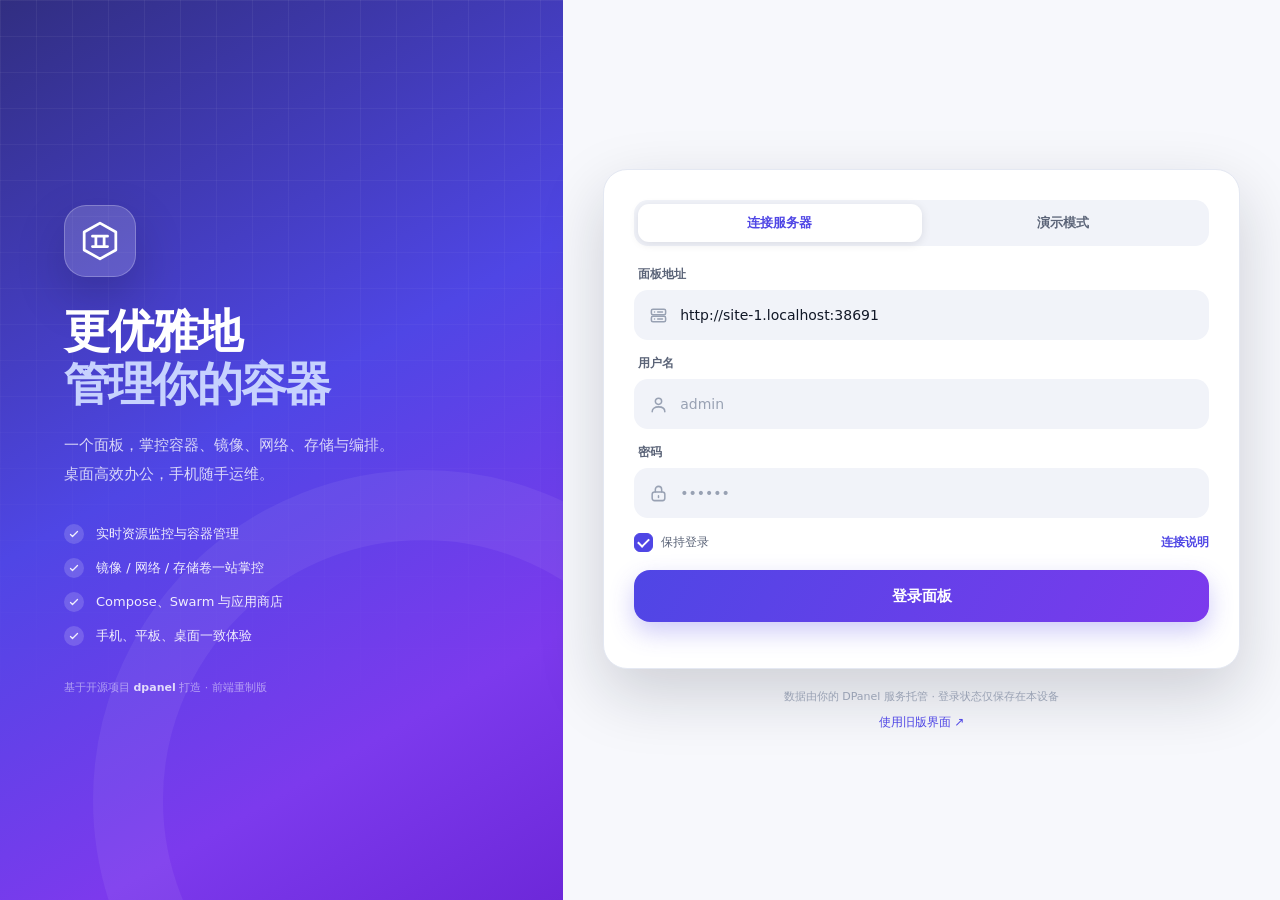
==== commit 9ce4e7ad: "fix: 错误码中文翻译/磁盘占用/清理缓存；feat: 容器镜像更新检查+一键升级；旧版界面入口 - 通知中心 title 错误码(.imageImport 等)翻译为中文，message JSON" ====
--- a/ui-source/index.html
+++ b/ui-source/index.html
@@ -97,6 +97,7 @@
           </div>
         </div>
         <p class="login-foot">数据由你的 DPanel 服务托管 · 登录状态仅保存在本设备</p>
+        <a class="login-legacy" id="login-legacy" href="#" rel="noopener">使用旧版界面 ↗</a>
       </div>
     </section>
 
@@ -130,7 +131,7 @@
         <button class="icon-btn" id="drawer-close"><svg class="ico"><use href="#i-x"/></svg></button>
       </div>
       <div class="drawer-scroll" id="drawer-links"></div>
-      <div class="drawer-foot"><button class="btn ghost block" id="logout-btn"><svg class="ico"><use href="#i-logout"/></svg>退出登录</button><small>DPanel Mobile v1.0</small></div>
+      <div class="drawer-foot"><button class="btn ghost block" id="logout-btn"><svg class="ico"><use href="#i-logout"/></svg>退出登录</button><small>DPanel Mobile <span id="drawer-version"></span></small></div>
     </aside>
 
     <div id="sheet-root"></div>
--- a/ui-source/css/styles.css
+++ b/ui-source/css/styles.css
@@ -87,6 +87,8 @@
 .saved-item{display:flex;align-items:center;gap:10px;padding:10px 12px;border-radius:12px;background:var(--surface-2);margin-bottom:7px;font-size:13px}
 .saved-item .grow{flex:1;min-width:0;overflow:hidden;text-overflow:ellipsis;white-space:nowrap}
 .login-foot{text-align:center;font-size:11px;color:var(--ink-3);margin:18px 0 0}
+.login-legacy{display:block;text-align:center;font-size:12px;color:var(--primary);margin:10px 0 0;text-decoration:none}
+.login-legacy:active{opacity:.7}
 
 /* ---------- 主框架 ---------- */
 .main-view{height:100%;display:flex;flex-direction:column}
